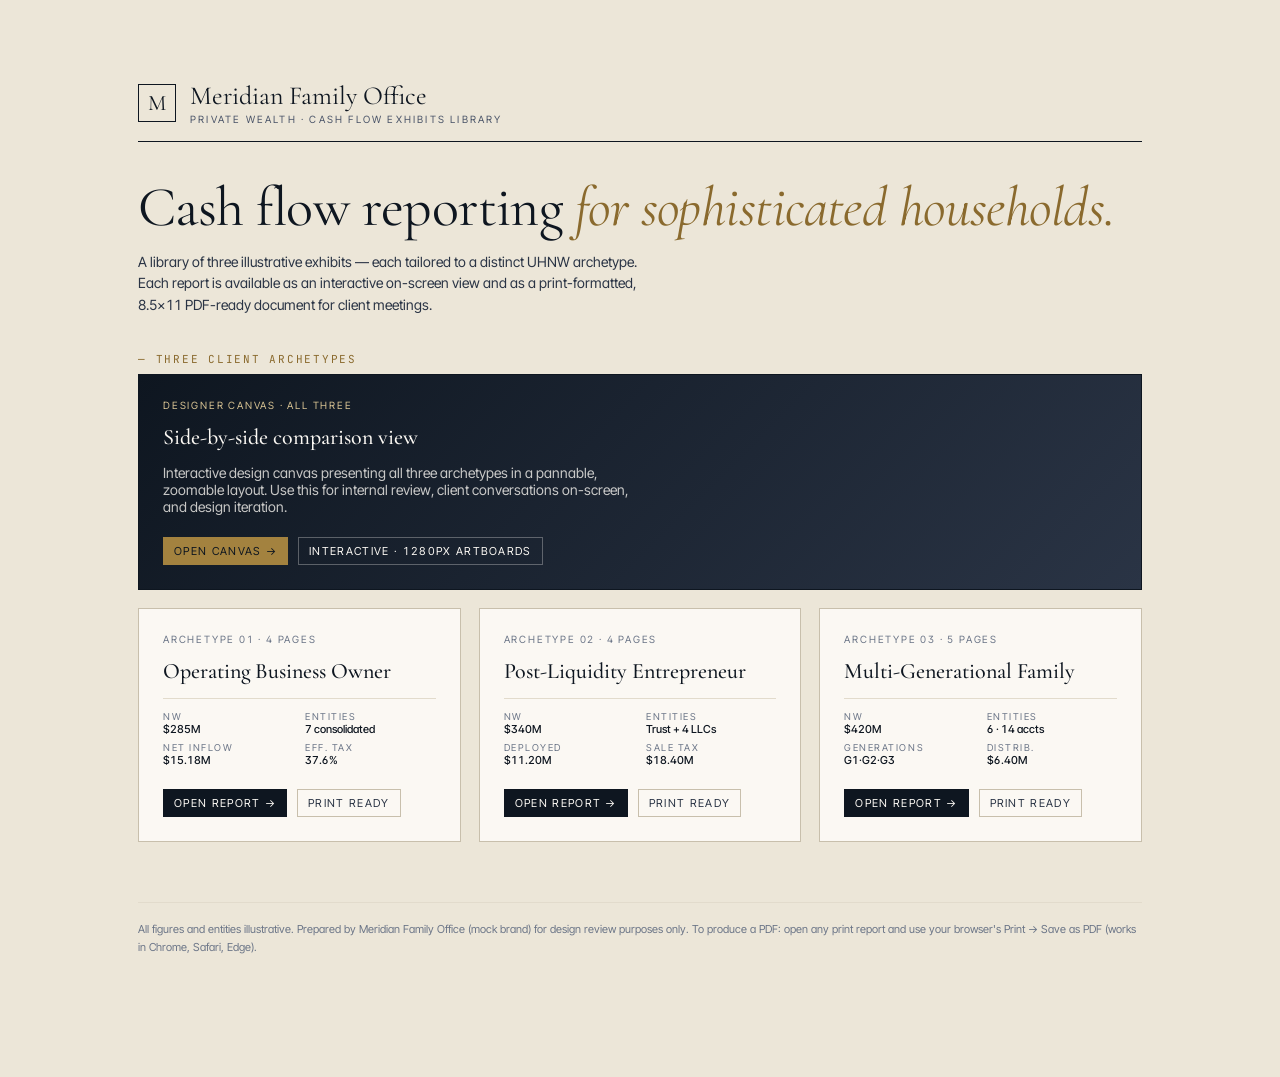
==== index.html @ 4e9b5139 "Add files via upload" ====
<!doctype html>
<html lang="en">
<head>
  <meta charset="utf-8" />
  <meta name="viewport" content="width=device-width, initial-scale=1" />
  <title>Meridian Family Office — Cash Flow Exhibits</title>
  <link rel="preconnect" href="https://fonts.googleapis.com">
  <link rel="preconnect" href="https://fonts.gstatic.com" crossorigin>
  <link href="https://fonts.googleapis.com/css2?family=Cormorant+Garamond:ital,wght@0,400;0,500;0,600;1,400;1,500&family=Inter+Tight:wght@400;500;600&family=JetBrains+Mono:wght@400;500&display=swap" rel="stylesheet">
  <link rel="stylesheet" href="styles.css" />
  <style>
    body { background: #ece6d8; min-height: 100vh; }
    .wrap { max-width: 1100px; margin: 0 auto; padding: 80px 48px 120px; }
    .mast {
      display:flex; align-items:center; gap:14px;
      border-bottom: 1px solid var(--ink-900);
      padding-bottom: 16px;
      margin-bottom: 36px;
    }
    .mast .mark {
      width: 38px; height: 38px; border:1px solid var(--ink-900);
      display:grid; place-items:center;
      font-family: var(--serif); font-size: 22px;
    }
    .mast .name { font-family: var(--serif); font-size: 26px; }
    .mast .sub { font-size: 10px; letter-spacing: 0.22em; text-transform: uppercase; color: var(--ink-600); margin-top:2px; }
    h1.lead { font-family: var(--serif); font-weight: 400; font-size: 56px; line-height: 1.05; margin: 0 0 14px; letter-spacing: -0.01em; }
    h1.lead em { font-style: italic; color: var(--gold-700); }
    p.sub { font-size: 14px; color: var(--ink-700); max-width: 64ch; line-height: 1.55; margin: 0 0 36px; }
    .group-eyebrow {
      font-family: var(--mono);
      font-size: 11px; letter-spacing: 0.16em;
      color: var(--gold-700); text-transform: uppercase;
      margin: 32px 0 8px;
    }
    .grid {
      display: grid;
      grid-template-columns: repeat(3, 1fr);
      gap: 18px;
    }
    .card {
      background: var(--paper);
      border: 1px solid var(--rule-strong);
      padding: 24px;
      display: flex; flex-direction: column;
      gap: 14px;
      text-decoration: none;
      color: inherit;
      position: relative;
      transition: transform 160ms ease, box-shadow 160ms ease, border-color 160ms ease;
    }
    .card:hover {
      transform: translateY(-2px);
      box-shadow: 0 12px 32px rgba(14,22,32,0.08);
      border-color: var(--ink-900);
    }
    .card .label {
      font-size: 10px; letter-spacing: 0.18em; text-transform: uppercase; color: var(--ink-500);
    }
    .card h3 { font-family: var(--serif); font-weight: 500; font-size: 22px; margin: 0; line-height: 1.15; }
    .card .meta {
      display: grid; grid-template-columns: 1fr 1fr; gap: 6px 12px;
      padding-top: 12px; border-top: 1px solid var(--rule);
      font-size: 11px;
    }
    .card .meta .k { color: var(--ink-500); font-size: 9.5px; letter-spacing: 0.16em; text-transform: uppercase; }
    .card .meta .v { color: var(--ink-900); font-weight: 500; font-variant-numeric: tabular-nums; }
    .card .actions { display:flex; gap:10px; padding-top: 8px; }
    .card .actions span {
      font-size: 11px; letter-spacing: 0.12em; text-transform: uppercase; color: var(--ink-700);
      border: 1px solid var(--rule-strong);
      padding: 6px 10px;
    }
    .card .actions .primary {
      background: var(--ink-900); color: var(--paper); border-color: var(--ink-900);
    }
    .canvas-card {
      grid-column: 1 / -1;
      background: linear-gradient(135deg, #0e1620, #2a3445);
      color: var(--paper);
      border-color: var(--ink-900);
    }
    .canvas-card h3, .canvas-card .label { color: var(--paper); }
    .canvas-card .label { color: var(--gold-300); }
    .canvas-card p { font-size: 14px; color: rgba(251,248,243,0.78); margin: 0; max-width: 60ch; }
    .canvas-card .actions span { border-color: rgba(251,248,243,0.3); color: var(--paper); background: transparent; }
    .canvas-card .actions .primary { background: var(--gold-600); border-color: var(--gold-600); color: var(--ink-900); }
    .footer-note {
      margin-top: 60px;
      padding-top: 18px;
      border-top: 1px solid var(--rule);
      font-size: 11px; color: var(--ink-500); line-height: 1.6;
    }
  </style>
</head>
<body>
  <div class="wrap">
    <div class="mast">
      <div class="mark">M</div>
      <div>
        <div class="name">Meridian Family Office</div>
        <div class="sub">Private Wealth · Cash Flow Exhibits Library</div>
      </div>
    </div>

    <h1 class="lead">Cash flow reporting <em>for sophisticated households.</em></h1>
    <p class="sub">A library of three illustrative exhibits — each tailored to a distinct UHNW archetype.
       Each report is available as an interactive on-screen view and as a print-formatted, 8.5×11 PDF-ready document for client meetings.</p>

    <div class="group-eyebrow">— Three Client Archetypes</div>
    <div class="grid">
      <a class="card canvas-card" href="Cash Flow Exhibits.html">
        <div class="label">Designer Canvas · All Three</div>
        <h3>Side-by-side comparison view</h3>
        <p>Interactive design canvas presenting all three archetypes in a pannable, zoomable layout. Use this for internal review,
           client conversations on-screen, and design iteration.</p>
        <div class="actions">
          <span class="primary">Open Canvas →</span>
          <span>Interactive · 1280px artboards</span>
        </div>
      </a>

      <a class="card" href="Print - Business Owner.html">
        <div class="label">Archetype 01 · 4 pages</div>
        <h3>Operating Business Owner</h3>
        <div class="meta">
          <div><div class="k">NW</div><div class="v">$285M</div></div>
          <div><div class="k">Entities</div><div class="v">7 consolidated</div></div>
          <div><div class="k">Net Inflow</div><div class="v">$15.18M</div></div>
          <div><div class="k">Eff. Tax</div><div class="v">37.6%</div></div>
        </div>
        <div class="actions">
          <span class="primary">Open Report →</span>
          <span>Print Ready</span>
        </div>
      </a>

      <a class="card" href="Print - Post-Liquidity.html">
        <div class="label">Archetype 02 · 4 pages</div>
        <h3>Post-Liquidity Entrepreneur</h3>
        <div class="meta">
          <div><div class="k">NW</div><div class="v">$340M</div></div>
          <div><div class="k">Entities</div><div class="v">Trust + 4 LLCs</div></div>
          <div><div class="k">Deployed</div><div class="v">$11.20M</div></div>
          <div><div class="k">Sale Tax</div><div class="v">$18.40M</div></div>
        </div>
        <div class="actions">
          <span class="primary">Open Report →</span>
          <span>Print Ready</span>
        </div>
      </a>

      <a class="card" href="Print - Multi-Generational.html">
        <div class="label">Archetype 03 · 5 pages</div>
        <h3>Multi-Generational Family</h3>
        <div class="meta">
          <div><div class="k">NW</div><div class="v">$420M</div></div>
          <div><div class="k">Entities</div><div class="v">6 · 14 accts</div></div>
          <div><div class="k">Generations</div><div class="v">G1·G2·G3</div></div>
          <div><div class="k">Distrib.</div><div class="v">$6.40M</div></div>
        </div>
        <div class="actions">
          <span class="primary">Open Report →</span>
          <span>Print Ready</span>
        </div>
      </a>
    </div>

    <div class="footer-note">
      All figures and entities illustrative. Prepared by Meridian Family Office (mock brand) for design review purposes only.
      To produce a PDF: open any print report and use your browser's Print → Save as PDF (works in Chrome, Safari, Edge).
    </div>
  </div>
</body>
</html>
---- styles.css ----
/* Meridian Family Office — Cash Flow Reports
   Design system: reserved, institutional, warm-neutral palette.
*/
:root {
  /* Inks */
  --ink-900: #0e1620;       /* deepest near-black, used for headings/numbers */
  --ink-800: #1a2433;
  --ink-700: #2a3445;
  --ink-600: #4a5468;
  --ink-500: #6b7587;
  --ink-400: #94a0b1;
  --ink-300: #b8c2d1;
  --ink-200: #dbe1ea;
  --ink-100: #ecf0f5;

  /* Grounds — warm parchment whites */
  --paper:    #fbf8f3;
  --paper-2:  #f6f1e8;
  --paper-3:  #efe8db;
  --rule:     #e2dbcc;
  --rule-strong: #c8bfac;

  /* Accents */
  --gold-700: #8a6a2e;
  --gold-600: #a3823f;
  --gold-500: #b89657;
  --gold-300: #d8c393;
  --gold-100: #f0e6cf;

  --teal-700: #1f4a4f;     /* secondary cool */
  --teal-500: #3d7378;

  --pos: #2f6b3a;          /* inflow green, muted */
  --neg: #8a3a2b;          /* outflow rust, muted */
  --neutral-bar: #6b7587;

  /* Type */
  --serif: "Cormorant Garamond", "EB Garamond", Georgia, "Times New Roman", serif;
  --sans:  "Inter Tight", "Helvetica Neue", Helvetica, Arial, sans-serif;
  --mono:  "JetBrains Mono", "IBM Plex Mono", ui-monospace, Menlo, monospace;
}

* { box-sizing: border-box; }
html, body { margin: 0; padding: 0; background: var(--paper); color: var(--ink-900); }
body { font-family: var(--sans); font-feature-settings: "ss01","cv11","tnum"; font-variant-numeric: tabular-nums; }

.report {
  width: 1280px;
  background: var(--paper);
  color: var(--ink-900);
  padding: 56px 64px 80px;
  font-family: var(--sans);
  font-size: 13px;
  line-height: 1.5;
  position: relative;
}
.report.compact { padding: 48px 56px 64px; }

/* ——— Masthead ——— */
.mast {
  display: grid;
  grid-template-columns: 1fr auto;
  align-items: end;
  border-bottom: 1px solid var(--ink-900);
  padding-bottom: 18px;
  margin-bottom: 28px;
}
.mast .brand {
  display: flex; align-items: center; gap: 12px;
}
.mast .brand-mark {
  width: 28px; height: 28px;
  border: 1px solid var(--ink-900);
  display: grid; place-items: center;
  font-family: var(--serif);
  font-size: 18px; font-weight: 500; line-height: 1;
  color: var(--ink-900);
  background: var(--paper);
}
.mast .brand-name {
  font-family: var(--serif);
  font-size: 22px;
  letter-spacing: 0.02em;
  font-weight: 500;
}
.mast .brand-sub {
  font-size: 10px;
  letter-spacing: 0.22em;
  text-transform: uppercase;
  color: var(--ink-600);
  margin-top: 2px;
}
.mast .meta {
  text-align: right;
  font-size: 10.5px;
  letter-spacing: 0.16em;
  text-transform: uppercase;
  color: var(--ink-600);
}
.mast .meta strong { color: var(--ink-900); font-weight: 500; }

/* ——— Headline strip ——— */
.headline {
  display: grid;
  grid-template-columns: 1.4fr 1fr;
  gap: 48px;
  margin-bottom: 36px;
}
.headline h1 {
  font-family: var(--serif);
  font-weight: 400;
  font-size: 40px;
  line-height: 1.08;
  margin: 0 0 8px;
  letter-spacing: -0.005em;
  color: var(--ink-900);
}
.headline h1 em {
  font-style: italic;
  color: var(--gold-700);
}
.headline .lede {
  font-size: 13px;
  color: var(--ink-700);
  max-width: 52ch;
  line-height: 1.55;
}
.headline .client-card {
  border-top: 1px solid var(--rule-strong);
  padding-top: 14px;
  display: grid;
  grid-template-columns: 1fr 1fr;
  gap: 12px 24px;
}
.kv { display: flex; flex-direction: column; gap: 2px; }
.kv .k {
  font-size: 9.5px;
  letter-spacing: 0.18em;
  text-transform: uppercase;
  color: var(--ink-500);
}
.kv .v {
  font-size: 13px;
  color: var(--ink-900);
  font-weight: 500;
}

/* ——— Section ——— */
.section { margin-top: 36px; }
.section-head {
  display: flex;
  align-items: baseline;
  justify-content: space-between;
  border-bottom: 1px solid var(--ink-300);
  padding-bottom: 6px;
  margin-bottom: 16px;
}
.section-head .eyebrow {
  font-family: var(--mono);
  font-size: 10px;
  letter-spacing: 0.14em;
  color: var(--gold-700);
  text-transform: uppercase;
}
.section-head h2 {
  margin: 2px 0 0;
  font-family: var(--serif);
  font-weight: 500;
  font-size: 22px;
  letter-spacing: 0;
  color: var(--ink-900);
}
.section-head .right {
  font-size: 10.5px;
  letter-spacing: 0.14em;
  text-transform: uppercase;
  color: var(--ink-500);
}

/* ——— KPI strip ——— */
.kpi-strip {
  display: grid;
  grid-template-columns: repeat(4, 1fr);
  border: 1px solid var(--rule-strong);
  background: var(--paper-2);
}
.kpi {
  padding: 18px 20px;
  border-right: 1px solid var(--rule);
  display: flex; flex-direction: column; gap: 6px;
}
.kpi:last-child { border-right: 0; }
.kpi .label {
  font-size: 10px;
  letter-spacing: 0.18em;
  text-transform: uppercase;
  color: var(--ink-600);
}
.kpi .num {
  font-family: var(--serif);
  font-size: 28px;
  line-height: 1;
  letter-spacing: -0.01em;
  font-weight: 500;
  color: var(--ink-900);
  font-variant-numeric: tabular-nums;
}
.kpi .delta {
  font-size: 11px;
  color: var(--ink-600);
  display: flex; align-items: center; gap: 6px;
}
.kpi .delta.pos { color: var(--pos); }
.kpi .delta.neg { color: var(--neg); }

/* ——— Table ——— */
.table {
  width: 100%;
  border-collapse: collapse;
  font-size: 12.5px;
  font-variant-numeric: tabular-nums;
}
.table th {
  text-align: left;
  font-weight: 500;
  font-size: 10px;
  letter-spacing: 0.16em;
  text-transform: uppercase;
  color: var(--ink-600);
  border-bottom: 1px solid var(--ink-300);
  padding: 8px 10px;
}
.table td {
  padding: 9px 10px;
  border-bottom: 1px solid var(--rule);
  color: var(--ink-800);
}
.table td.num, .table th.num { text-align: right; font-variant-numeric: tabular-nums; }
.table tr.total td {
  border-top: 1px solid var(--ink-700);
  border-bottom: 1px solid var(--ink-700);
  font-weight: 600;
  color: var(--ink-900);
}
.table tr.subtle td { color: var(--ink-600); }

/* ——— Footnote ——— */
.footnote {
  margin-top: 36px;
  padding-top: 14px;
  border-top: 1px solid var(--rule);
  font-size: 10px;
  color: var(--ink-500);
  display: grid;
  grid-template-columns: 1fr auto;
  gap: 12px;
  letter-spacing: 0.04em;
}

/* ——— Two/three column ——— */
.cols-2 { display: grid; grid-template-columns: 1fr 1fr; gap: 28px; }
.cols-3 { display: grid; grid-template-columns: 1fr 1fr 1fr; gap: 24px; }
.col-7-5 { display: grid; grid-template-columns: 1.4fr 1fr; gap: 28px; }
.col-5-7 { display: grid; grid-template-columns: 1fr 1.4fr; gap: 28px; }

/* ——— Chart frame ——— */
.frame {
  border: 1px solid var(--rule-strong);
  background: var(--paper);
  padding: 18px 20px 14px;
}
.frame.tinted { background: var(--paper-2); }
.frame .frame-head {
  display: flex; align-items: baseline; justify-content: space-between;
  margin-bottom: 10px;
}
.frame .frame-head .t {
  font-family: var(--serif);
  font-size: 16px;
  font-weight: 500;
}
.frame .frame-head .s {
  font-size: 10.5px;
  color: var(--ink-500);
  letter-spacing: 0.04em;
}

/* ——— Tooltip ——— */
.tooltip {
  position: absolute;
  z-index: 50;
  background: var(--ink-900);
  color: var(--paper);
  font-size: 11px;
  padding: 8px 10px;
  pointer-events: none;
  white-space: nowrap;
  font-variant-numeric: tabular-nums;
  box-shadow: 0 8px 24px rgba(14,22,32,0.18);
  letter-spacing: 0.01em;
}
.tooltip .ttk {
  font-family: var(--mono);
  font-size: 9px;
  letter-spacing: 0.14em;
  text-transform: uppercase;
  color: var(--gold-300);
  margin-bottom: 2px;
}
.tooltip .ttv { font-weight: 500; }

/* ——— Pill / chip ——— */
.chip {
  display: inline-flex; align-items: center; gap: 6px;
  font-size: 10px;
  letter-spacing: 0.14em;
  text-transform: uppercase;
  color: var(--ink-700);
  border: 1px solid var(--rule-strong);
  background: var(--paper);
  padding: 4px 8px;
}
.chip .dot { width: 7px; height: 7px; border-radius: 50%; background: var(--ink-700); }

/* ——— Legend ——— */
.legend { display: flex; flex-wrap: wrap; gap: 14px; font-size: 11px; color: var(--ink-700); }
.legend .item { display: inline-flex; align-items: center; gap: 6px; letter-spacing: 0.02em; }
.legend .sw { width: 10px; height: 10px; display: inline-block; }

/* ——— Drilldown row ——— */
.drill-row {
  display: grid;
  grid-template-columns: 16px 1fr auto auto auto;
  gap: 12px;
  align-items: center;
  padding: 10px 8px;
  border-bottom: 1px solid var(--rule);
  cursor: pointer;
  transition: background 120ms ease;
}
.drill-row:hover { background: var(--paper-2); }
.drill-row .caret {
  color: var(--ink-500);
  transition: transform 160ms ease;
  font-size: 10px;
}
.drill-row.open .caret { transform: rotate(90deg); }
.drill-row .name { font-weight: 500; color: var(--ink-900); }
.drill-row .bar-wrap {
  width: 200px; height: 6px; background: var(--ink-100);
  position: relative;
}
.drill-row .bar { height: 100%; background: var(--ink-700); }
.drill-row .pct { font-size: 11px; color: var(--ink-500); width: 44px; text-align: right; font-variant-numeric: tabular-nums; }
.drill-row .amt { font-variant-numeric: tabular-nums; color: var(--ink-900); width: 110px; text-align: right; }
.drill-detail {
  background: var(--paper-2);
  border-bottom: 1px solid var(--rule);
  padding: 6px 8px 10px 36px;
}
.drill-detail .row {
  display: grid;
  grid-template-columns: 1fr auto auto;
  gap: 12px;
  padding: 5px 0;
  font-size: 11.5px;
  color: var(--ink-700);
  border-bottom: 1px dashed var(--rule);
}
.drill-detail .row:last-child { border-bottom: 0; }
.drill-detail .row .v { font-variant-numeric: tabular-nums; color: var(--ink-900); }

/* ——— Page numbers / running heads ——— */
.runner {
  position: absolute;
  top: 24px;
  font-family: var(--mono);
  font-size: 9.5px;
  letter-spacing: 0.18em;
  text-transform: uppercase;
  color: var(--ink-500);
}
.runner.right { right: 64px; }
.runner.left { left: 64px; }

/* ——— Note ——— */
.advisor-note {
  border-left: 2px solid var(--gold-600);
  padding: 4px 14px 4px 14px;
  margin: 0;
  font-style: italic;
  color: var(--ink-700);
  font-size: 12px;
  font-family: var(--serif);
  font-size: 14px;
}
.advisor-note .who {
  display: block;
  font-family: var(--sans);
  font-style: normal;
  font-size: 10px;
  letter-spacing: 0.16em;
  text-transform: uppercase;
  color: var(--ink-500);
  margin-top: 6px;
}

/* ——— Sparkline / inline chart ——— */
.sparkbox {
  display: flex;
  flex-direction: column;
  gap: 4px;
}

/* ——— Misc ——— */
.muted { color: var(--ink-500); }
.gold { color: var(--gold-700); }
.pos { color: var(--pos); }
.neg { color: var(--neg); }
.num-neg::before { content: "("; }
.num-neg::after { content: ")"; }

/* ——— Mini stack bar legend ——— */
.stack-legend {
  display: grid;
  grid-template-columns: repeat(2, auto);
  gap: 6px 14px;
  font-size: 11px;
  color: var(--ink-700);
}
.stack-legend .item { display: inline-flex; align-items: center; gap: 6px; }
.stack-legend .sw { width: 12px; height: 8px; display: inline-block; }
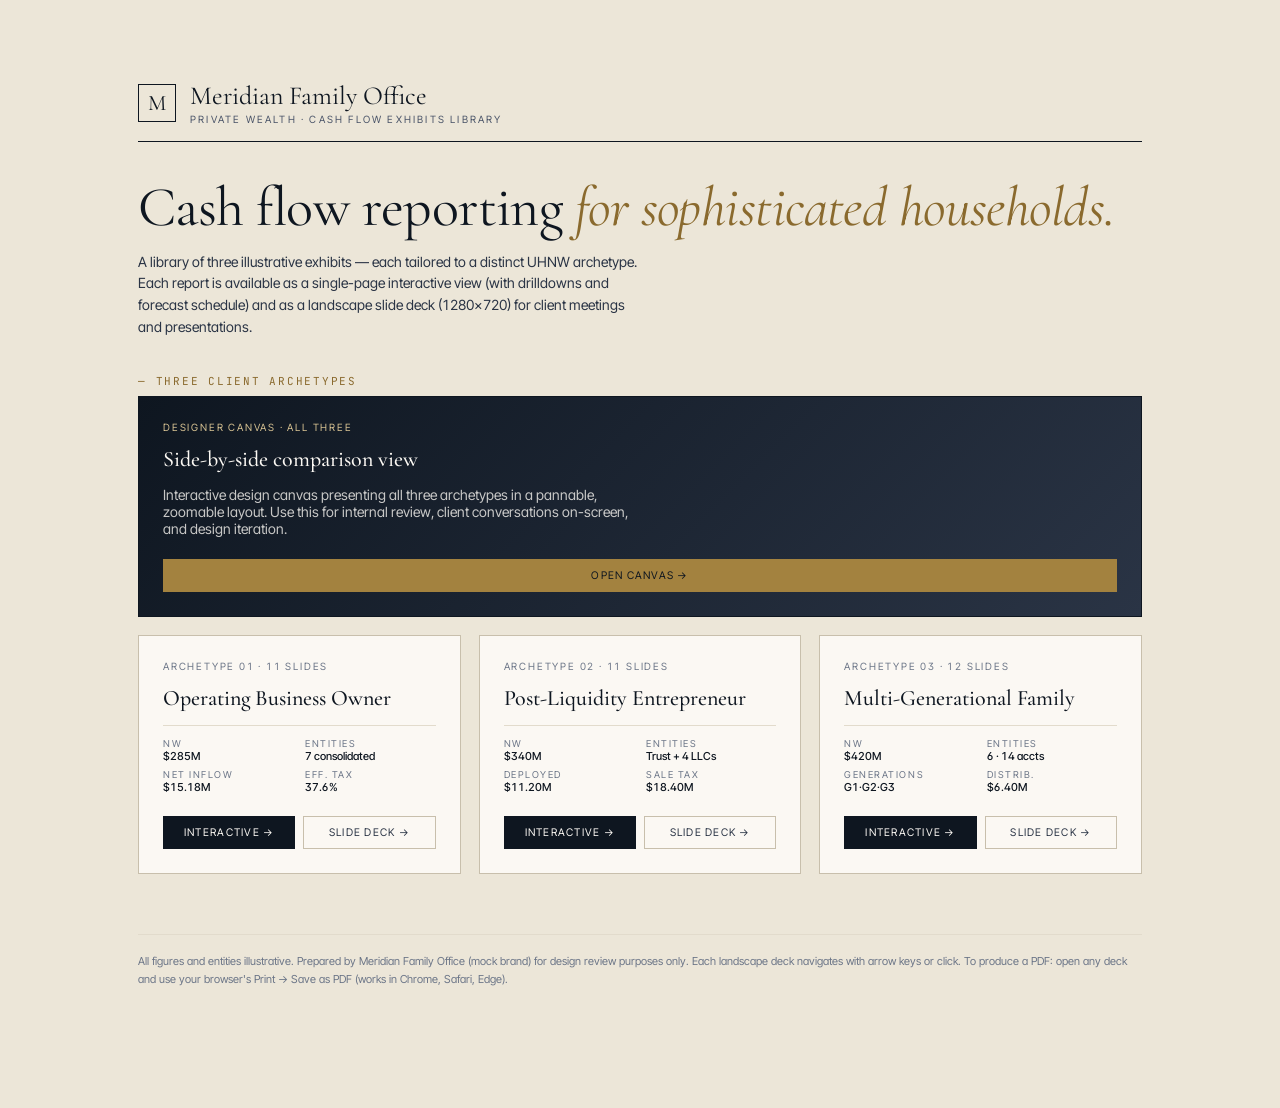
==== commit 0e7f0d4c: "Add files via upload Republish — landscape print + interactive entry pages" ====
--- a/index.html
+++ b/index.html
@@ -44,16 +44,11 @@
       padding: 24px;
       display: flex; flex-direction: column;
       gap: 14px;
-      text-decoration: none;
       color: inherit;
       position: relative;
-      transition: transform 160ms ease, box-shadow 160ms ease, border-color 160ms ease;
+      transition: border-color 160ms ease;
     }
-    .card:hover {
-      transform: translateY(-2px);
-      box-shadow: 0 12px 32px rgba(14,22,32,0.08);
-      border-color: var(--ink-900);
-    }
+    .card:hover { border-color: var(--ink-900); }
     .card .label {
       font-size: 10px; letter-spacing: 0.18em; text-transform: uppercase; color: var(--ink-500);
     }
@@ -65,15 +60,22 @@
     }
     .card .meta .k { color: var(--ink-500); font-size: 9.5px; letter-spacing: 0.16em; text-transform: uppercase; }
     .card .meta .v { color: var(--ink-900); font-weight: 500; font-variant-numeric: tabular-nums; }
-    .card .actions { display:flex; gap:10px; padding-top: 8px; }
-    .card .actions span {
-      font-size: 11px; letter-spacing: 0.12em; text-transform: uppercase; color: var(--ink-700);
+    .card .actions { display:flex; gap:8px; padding-top: 8px; }
+    .card .actions a {
+      flex: 1;
+      font-size: 10.5px; letter-spacing: 0.12em; text-transform: uppercase; color: var(--ink-700);
       border: 1px solid var(--rule-strong);
-      padding: 6px 10px;
+      padding: 9px 10px;
+      text-decoration: none;
+      text-align: center;
+      transition: background 140ms ease, color 140ms ease, transform 140ms ease;
     }
+    .card .actions a:hover { transform: translateY(-1px); }
     .card .actions .primary {
       background: var(--ink-900); color: var(--paper); border-color: var(--ink-900);
     }
+    .card .actions .primary:hover { background: var(--gold-700); border-color: var(--gold-700); color: var(--paper); }
+    .card .actions .secondary:hover { background: var(--ink-900); color: var(--paper); border-color: var(--ink-900); }
     .canvas-card {
       grid-column: 1 / -1;
       background: linear-gradient(135deg, #0e1620, #2a3445);
@@ -83,8 +85,9 @@
     .canvas-card h3, .canvas-card .label { color: var(--paper); }
     .canvas-card .label { color: var(--gold-300); }
     .canvas-card p { font-size: 14px; color: rgba(251,248,243,0.78); margin: 0; max-width: 60ch; }
-    .canvas-card .actions span { border-color: rgba(251,248,243,0.3); color: var(--paper); background: transparent; }
+    .canvas-card .actions a { border-color: rgba(251,248,243,0.3); color: var(--paper); background: transparent; }
     .canvas-card .actions .primary { background: var(--gold-600); border-color: var(--gold-600); color: var(--ink-900); }
+    .canvas-card .actions .primary:hover { background: var(--gold-300); border-color: var(--gold-300); color: var(--ink-900); }
     .footer-note {
       margin-top: 60px;
       padding-top: 18px;
@@ -105,23 +108,22 @@
 
     <h1 class="lead">Cash flow reporting <em>for sophisticated households.</em></h1>
     <p class="sub">A library of three illustrative exhibits — each tailored to a distinct UHNW archetype.
-       Each report is available as an interactive on-screen view and as a print-formatted, 8.5×11 PDF-ready document for client meetings.</p>
+       Each report is available as a single-page interactive view (with drilldowns and forecast schedule) and as a landscape slide deck (1280×720) for client meetings and presentations.</p>
 
     <div class="group-eyebrow">— Three Client Archetypes</div>
     <div class="grid">
-      <a class="card canvas-card" href="Cash Flow Exhibits.html">
+      <div class="card canvas-card">
         <div class="label">Designer Canvas · All Three</div>
         <h3>Side-by-side comparison view</h3>
         <p>Interactive design canvas presenting all three archetypes in a pannable, zoomable layout. Use this for internal review,
            client conversations on-screen, and design iteration.</p>
         <div class="actions">
-          <span class="primary">Open Canvas →</span>
-          <span>Interactive · 1280px artboards</span>
+          <a class="primary" href="Cash Flow Exhibits.html">Open Canvas →</a>
         </div>
-      </a>
+      </div>
 
-      <a class="card" href="Print - Business Owner.html">
-        <div class="label">Archetype 01 · 4 pages</div>
+      <div class="card">
+        <div class="label">Archetype 01 · 11 slides</div>
         <h3>Operating Business Owner</h3>
         <div class="meta">
           <div><div class="k">NW</div><div class="v">$285M</div></div>
@@ -130,13 +132,13 @@
           <div><div class="k">Eff. Tax</div><div class="v">37.6%</div></div>
         </div>
         <div class="actions">
-          <span class="primary">Open Report →</span>
-          <span>Print Ready</span>
+          <a class="primary" href="Interactive - Business Owner.html">Interactive →</a>
+          <a class="secondary" href="Print - Business Owner.html">Slide Deck →</a>
         </div>
-      </a>
+      </div>
 
-      <a class="card" href="Print - Post-Liquidity.html">
-        <div class="label">Archetype 02 · 4 pages</div>
+      <div class="card">
+        <div class="label">Archetype 02 · 11 slides</div>
         <h3>Post-Liquidity Entrepreneur</h3>
         <div class="meta">
           <div><div class="k">NW</div><div class="v">$340M</div></div>
@@ -145,13 +147,13 @@
           <div><div class="k">Sale Tax</div><div class="v">$18.40M</div></div>
         </div>
         <div class="actions">
-          <span class="primary">Open Report →</span>
-          <span>Print Ready</span>
+          <a class="primary" href="Interactive - Post-Liquidity.html">Interactive →</a>
+          <a class="secondary" href="Print - Post-Liquidity.html">Slide Deck →</a>
         </div>
-      </a>
+      </div>
 
-      <a class="card" href="Print - Multi-Generational.html">
-        <div class="label">Archetype 03 · 5 pages</div>
+      <div class="card">
+        <div class="label">Archetype 03 · 12 slides</div>
         <h3>Multi-Generational Family</h3>
         <div class="meta">
           <div><div class="k">NW</div><div class="v">$420M</div></div>
@@ -160,15 +162,15 @@
           <div><div class="k">Distrib.</div><div class="v">$6.40M</div></div>
         </div>
         <div class="actions">
-          <span class="primary">Open Report →</span>
-          <span>Print Ready</span>
+          <a class="primary" href="Interactive - Multi-Generational.html">Interactive →</a>
+          <a class="secondary" href="Print - Multi-Generational.html">Slide Deck →</a>
         </div>
-      </a>
+      </div>
     </div>
 
     <div class="footer-note">
       All figures and entities illustrative. Prepared by Meridian Family Office (mock brand) for design review purposes only.
-      To produce a PDF: open any print report and use your browser's Print → Save as PDF (works in Chrome, Safari, Edge).
+      Each landscape deck navigates with arrow keys or click. To produce a PDF: open any deck and use your browser's Print → Save as PDF (works in Chrome, Safari, Edge).
     </div>
   </div>
 </body>
--- a/styles.css
+++ b/styles.css
@@ -420,6 +420,120 @@
 .num-neg::before { content: "("; }
 .num-neg::after { content: ")"; }
 
+/* ——— Cash Position Summary ——— */
+.cash-pos-summary {
+  display: grid;
+  grid-template-columns: 1fr 1fr;
+  gap: 0;
+  border: 1px solid var(--rule-strong);
+  background: var(--paper);
+}
+.cash-pos-summary.single { grid-template-columns: 1fr; }
+.cps-period {
+  padding: 18px 22px 16px;
+  border-right: 1px solid var(--rule);
+}
+.cps-period:last-child { border-right: 0; }
+.cps-head {
+  display: flex; align-items: baseline; justify-content: space-between;
+  border-bottom: 1px solid var(--rule);
+  padding-bottom: 8px;
+  margin-bottom: 14px;
+}
+.cps-label {
+  font-family: var(--mono);
+  font-size: 10px;
+  letter-spacing: 0.18em;
+  text-transform: uppercase;
+  color: var(--gold-700);
+}
+.cps-range {
+  font-size: 10px;
+  letter-spacing: 0.14em;
+  text-transform: uppercase;
+  color: var(--ink-500);
+  font-family: var(--mono);
+}
+.cps-flow {
+  display: grid;
+  grid-template-columns: 1.2fr 1fr 1fr 1.2fr;
+  gap: 14px;
+  align-items: end;
+  position: relative;
+}
+.cps-stop {
+  display: flex; flex-direction: column; gap: 4px;
+  position: relative;
+}
+.cps-stop-k {
+  font-size: 9.5px;
+  letter-spacing: 0.18em;
+  text-transform: uppercase;
+  color: var(--ink-500);
+}
+.cps-stop-v {
+  font-family: var(--serif);
+  font-size: 24px;
+  line-height: 1;
+  font-variant-numeric: tabular-nums;
+  font-weight: 500;
+  color: var(--ink-900);
+  margin-top: 2px;
+}
+.cps-stop-v.pos { color: var(--pos); }
+.cps-stop-v.neg { color: var(--neg); }
+.cps-stop.final .cps-stop-v { color: var(--gold-700); }
+.cps-stop-d {
+  font-size: 10px;
+  color: var(--ink-500);
+  letter-spacing: 0.04em;
+  margin-top: 2px;
+  font-variant-numeric: tabular-nums;
+}
+.cps-bar {
+  height: 5px;
+  background: var(--ink-700);
+  margin-top: 6px;
+  margin-bottom: 2px;
+  max-width: 100%;
+}
+.cps-bar.opening { background: var(--ink-700); }
+.cps-bar.inflow  { background: var(--pos); }
+.cps-bar.outflow { background: var(--neg); }
+.cps-bar.closing { background: var(--gold-600); }
+
+/* ——— Cash Instruments Summary ——— */
+.cash-inst-summary {
+  display: grid;
+  grid-template-columns: repeat(3, 1fr);
+  gap: 0;
+  border-bottom: 1px solid var(--rule-strong);
+  padding-bottom: 14px;
+}
+.cash-inst-summary > div {
+  padding-right: 18px;
+  border-right: 1px solid var(--rule);
+}
+.cash-inst-summary > div:last-child { border-right: 0; padding-right: 0; }
+.cash-inst-summary > div + div { padding-left: 18px; }
+.cis-k {
+  font-size: 10px;
+  letter-spacing: 0.18em;
+  text-transform: uppercase;
+  color: var(--ink-500);
+  margin-bottom: 4px;
+}
+.cis-v {
+  font-family: var(--serif);
+  font-size: 26px;
+  line-height: 1;
+  font-weight: 500;
+  font-variant-numeric: tabular-nums;
+  color: var(--ink-900);
+}
+.cis-v.gold { color: var(--gold-700); }
+.cis-d { font-size: 10.5px; margin-top: 4px; }
+
 /* ——— Mini stack bar legend ——— */
 .stack-legend {
   display: grid;
@@ -430,3 +544,117 @@
 }
 .stack-legend .item { display: inline-flex; align-items: center; gap: 6px; }
 .stack-legend .sw { width: 12px; height: 8px; display: inline-block; }
+
+/* ——— Cash Balance Waterfall ——— */
+.cbw-period {
+  border: 1px solid var(--rule-strong);
+  background: var(--paper);
+  padding: 14px 16px 10px;
+}
+.cbw-head {
+  display: flex; align-items: baseline; justify-content: space-between;
+  padding-bottom: 10px;
+  border-bottom: 1px solid var(--rule);
+  margin-bottom: 8px;
+}
+.cbw-label {
+  font-family: var(--serif);
+  font-size: 17px;
+  font-weight: 500;
+  color: var(--ink-900);
+}
+.cbw-range {
+  font-family: var(--mono);
+  font-size: 10px;
+  letter-spacing: 0.12em;
+  color: var(--ink-500);
+  text-transform: uppercase;
+}
+.cbw-foot {
+  margin-top: 6px;
+  padding-top: 8px;
+  border-top: 1px solid var(--rule);
+  font-size: 11.5px;
+  color: var(--ink-700);
+}
+.cbw-delta { font-variant-numeric: tabular-nums; }
+.cbw-delta .muted { color: var(--ink-500); margin-left: 4px; }
+
+/* ——— Forecast Quarterly Table ——— */
+.forecast-table tr.section-row td {
+  background: var(--paper-2);
+  font-family: var(--mono);
+  font-size: 9.5px;
+  letter-spacing: 0.18em;
+  text-transform: uppercase;
+  color: var(--ink-500);
+  padding: 6px 10px;
+  border-bottom: 1px solid var(--rule-strong);
+  border-top: 1px solid var(--rule-strong);
+}
+.forecast-table tr.subtotal td {
+  background: var(--paper-2);
+  border-top: 1px solid var(--ink-700);
+  border-bottom: 1px solid var(--ink-700);
+  color: var(--ink-900);
+}
+.forecast-table tr.anchor td {
+  background: #f7f1e2;
+  border-top: 2px solid var(--ink-900);
+  border-bottom: 2px solid var(--ink-900);
+  color: var(--ink-900);
+  font-family: var(--serif);
+  font-size: 13.5px;
+}
+.forecast-table tr.net td {
+  border-top: 1px solid var(--ink-700);
+  border-bottom: 1px solid var(--ink-700);
+}
+
+/* ——— Tabular Cash Flow (monthly direct method) ——— */
+.tcf-wrap { width: 100%; overflow-x: auto; }
+.tcf {
+  font-size: 10.5px;
+  min-width: 1080px;
+}
+.tcf th, .tcf td { padding: 5px 8px; }
+.tcf th.tcf-line, .tcf td:first-child {
+  position: sticky; left: 0;
+  background: var(--paper);
+  z-index: 1;
+  text-align: left;
+  white-space: nowrap;
+}
+.tcf th.tcf-total, .tcf td.tcf-total {
+  border-left: 1px solid var(--ink-700);
+  background: var(--paper-2);
+}
+.tcf tr.tcf-section td {
+  background: var(--paper-2);
+  font-family: var(--mono);
+  font-size: 9px;
+  letter-spacing: 0.18em;
+  text-transform: uppercase;
+  color: var(--ink-500);
+  padding: 5px 8px;
+  border-top: 1px solid var(--rule-strong);
+  border-bottom: 1px solid var(--rule-strong);
+}
+.tcf tr.tcf-subtotal td {
+  background: var(--paper-2);
+  border-top: 1px solid var(--ink-700);
+  border-bottom: 1px solid var(--ink-700);
+  color: var(--ink-900);
+}
+.tcf tr.tcf-net td {
+  border-top: 1px solid var(--ink-700);
+  border-bottom: 1px solid var(--ink-700);
+  background: #fdfaf1;
+}
+.tcf tr.tcf-anchor td {
+  background: #f7f1e2;
+  border-top: 2px solid var(--ink-900);
+  border-bottom: 2px solid var(--ink-900);
+  color: var(--ink-900);
+  font-weight: 500;
+}
